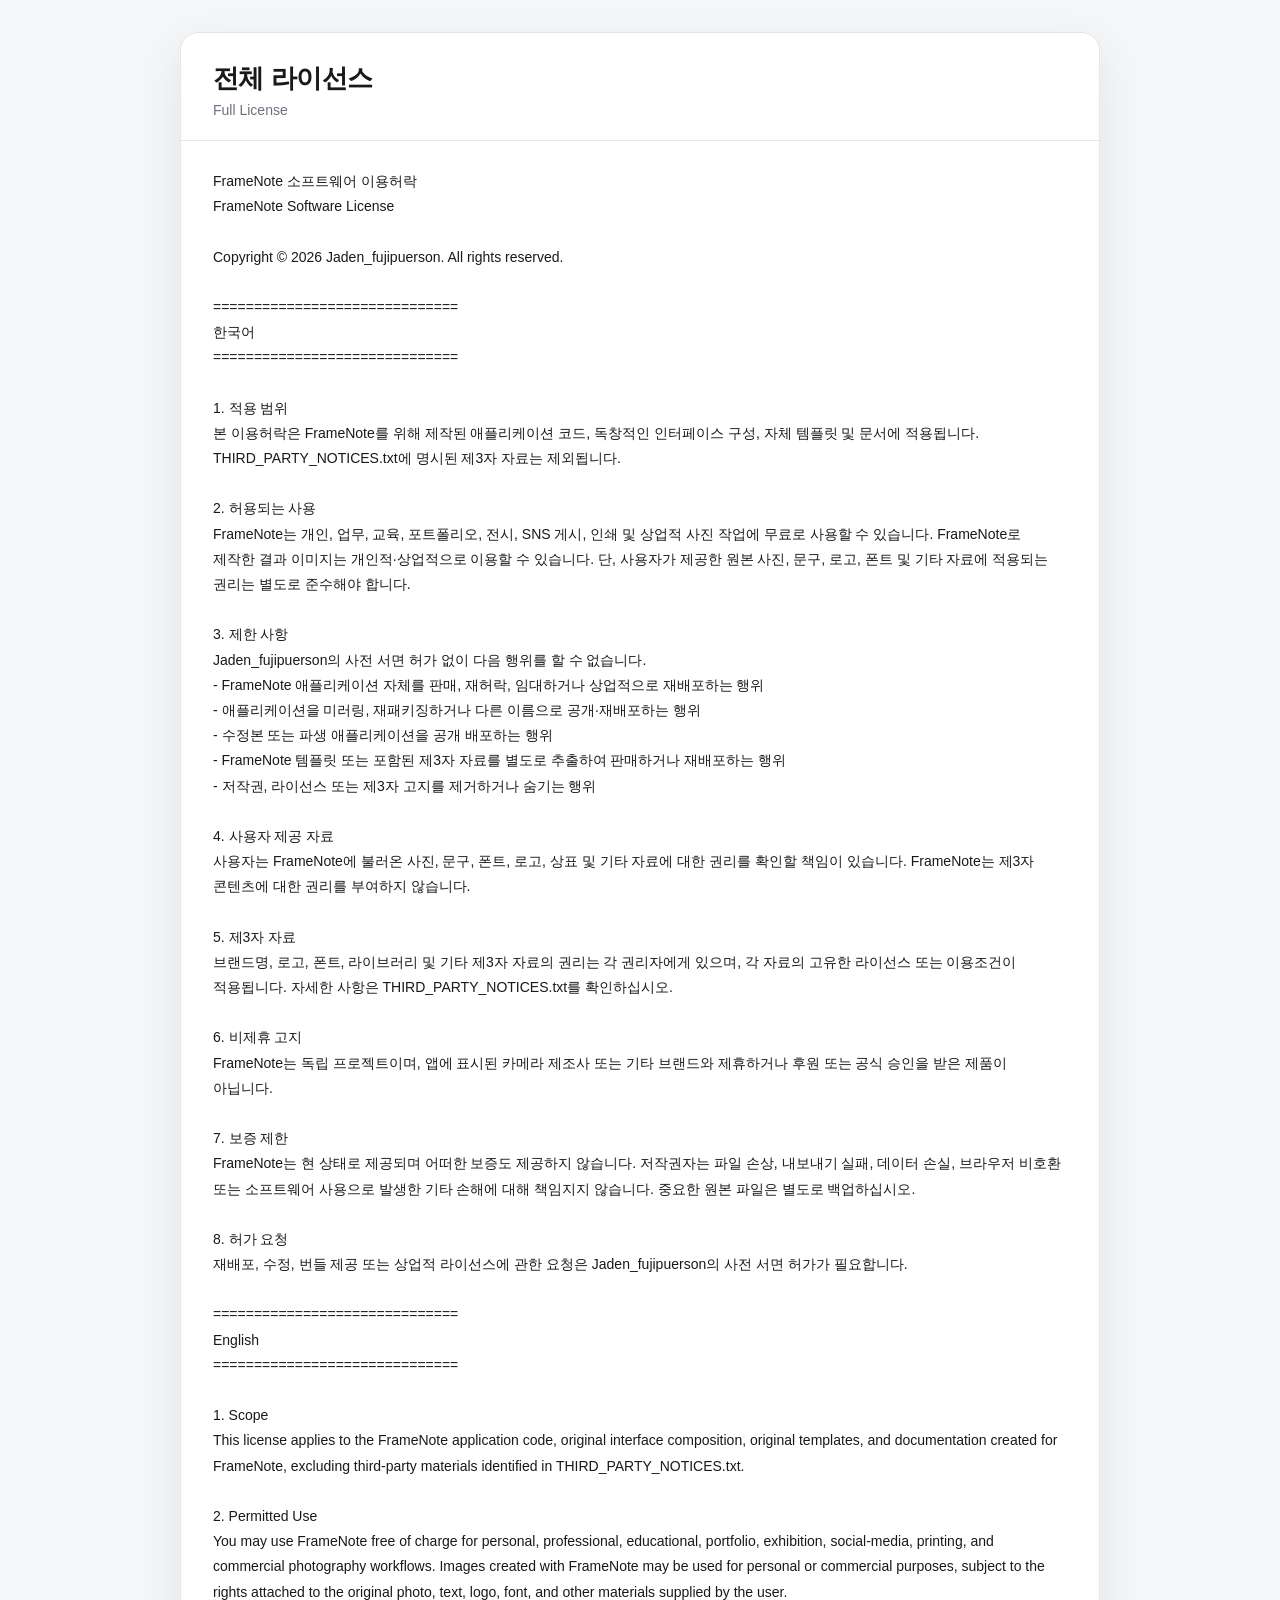
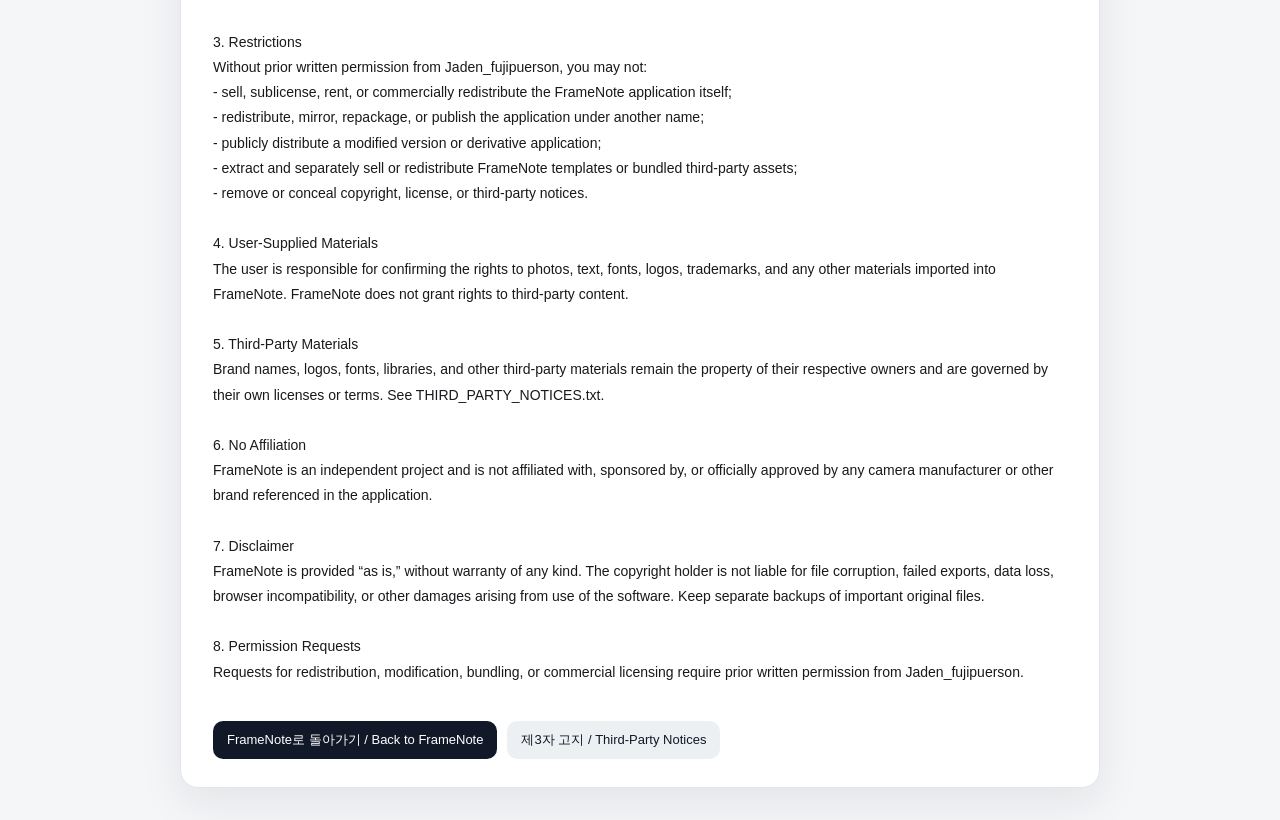
==== LICENSE.html @ eb65ed6e "Add files via upload" ====
<!doctype html>
<html lang="ko">
<head>
  <meta charset="utf-8">
  <meta name="viewport" content="width=device-width, initial-scale=1">
  <title>전체 라이선스 / Full License</title>
  <style>
    :root { color-scheme: light dark; }
    * { box-sizing: border-box; }
    body { margin: 0; font-family: -apple-system, BlinkMacSystemFont, "Pretendard", "Noto Sans KR", "Segoe UI", sans-serif; background:#f5f6f8; color:#17191c; }
    main { width:min(920px, calc(100% - 32px)); margin:32px auto; background:#fff; border:1px solid #e2e5e9; border-radius:18px; box-shadow:0 16px 44px rgba(17,24,39,.08); overflow:hidden; }
    header { padding:28px 32px 22px; border-bottom:1px solid #e6e8eb; }
    h1 { margin:0 0 6px; font-size:26px; letter-spacing:-.02em; }
    .en { color:#6b7280; font-size:14px; }
    pre { margin:0; padding:28px 32px 36px; white-space:pre-wrap; word-break:keep-all; overflow-wrap:anywhere; font:14px/1.8 -apple-system, BlinkMacSystemFont, "Pretendard", "Noto Sans KR", "Segoe UI", sans-serif; }
    nav { display:flex; gap:10px; flex-wrap:wrap; padding:0 32px 28px; }
    a { color:#fff; background:#111827; text-decoration:none; padding:10px 14px; border-radius:10px; font-size:13px; }
    a.secondary { color:#111827; background:#edf0f3; }
    @media (prefers-color-scheme: dark) {
      body { background:#111318; color:#f3f4f6; }
      main { background:#191c22; border-color:#2c313a; }
      header { border-color:#2c313a; }
      .en { color:#aab0ba; }
      a { background:#f3f4f6; color:#111827; }
      a.secondary { background:#2a2f38; color:#f3f4f6; }
    }
  </style>
</head>
<body>
  <main>
    <header>
      <h1>전체 라이선스</h1>
      <div class="en">Full License</div>
    </header>
    <pre>FrameNote 소프트웨어 이용허락
FrameNote Software License

Copyright © 2026 Jaden_fujipuerson. All rights reserved.

==============================
한국어
==============================

1. 적용 범위
본 이용허락은 FrameNote를 위해 제작된 애플리케이션 코드, 독창적인 인터페이스 구성, 자체 템플릿 및 문서에 적용됩니다. THIRD_PARTY_NOTICES.txt에 명시된 제3자 자료는 제외됩니다.

2. 허용되는 사용
FrameNote는 개인, 업무, 교육, 포트폴리오, 전시, SNS 게시, 인쇄 및 상업적 사진 작업에 무료로 사용할 수 있습니다. FrameNote로 제작한 결과 이미지는 개인적·상업적으로 이용할 수 있습니다. 단, 사용자가 제공한 원본 사진, 문구, 로고, 폰트 및 기타 자료에 적용되는 권리는 별도로 준수해야 합니다.

3. 제한 사항
Jaden_fujipuerson의 사전 서면 허가 없이 다음 행위를 할 수 없습니다.
- FrameNote 애플리케이션 자체를 판매, 재허락, 임대하거나 상업적으로 재배포하는 행위
- 애플리케이션을 미러링, 재패키징하거나 다른 이름으로 공개·재배포하는 행위
- 수정본 또는 파생 애플리케이션을 공개 배포하는 행위
- FrameNote 템플릿 또는 포함된 제3자 자료를 별도로 추출하여 판매하거나 재배포하는 행위
- 저작권, 라이선스 또는 제3자 고지를 제거하거나 숨기는 행위

4. 사용자 제공 자료
사용자는 FrameNote에 불러온 사진, 문구, 폰트, 로고, 상표 및 기타 자료에 대한 권리를 확인할 책임이 있습니다. FrameNote는 제3자 콘텐츠에 대한 권리를 부여하지 않습니다.

5. 제3자 자료
브랜드명, 로고, 폰트, 라이브러리 및 기타 제3자 자료의 권리는 각 권리자에게 있으며, 각 자료의 고유한 라이선스 또는 이용조건이 적용됩니다. 자세한 사항은 THIRD_PARTY_NOTICES.txt를 확인하십시오.

6. 비제휴 고지
FrameNote는 독립 프로젝트이며, 앱에 표시된 카메라 제조사 또는 기타 브랜드와 제휴하거나 후원 또는 공식 승인을 받은 제품이 아닙니다.

7. 보증 제한
FrameNote는 현 상태로 제공되며 어떠한 보증도 제공하지 않습니다. 저작권자는 파일 손상, 내보내기 실패, 데이터 손실, 브라우저 비호환 또는 소프트웨어 사용으로 발생한 기타 손해에 대해 책임지지 않습니다. 중요한 원본 파일은 별도로 백업하십시오.

8. 허가 요청
재배포, 수정, 번들 제공 또는 상업적 라이선스에 관한 요청은 Jaden_fujipuerson의 사전 서면 허가가 필요합니다.

==============================
English
==============================

1. Scope
This license applies to the FrameNote application code, original interface composition, original templates, and documentation created for FrameNote, excluding third-party materials identified in THIRD_PARTY_NOTICES.txt.

2. Permitted Use
You may use FrameNote free of charge for personal, professional, educational, portfolio, exhibition, social-media, printing, and commercial photography workflows. Images created with FrameNote may be used for personal or commercial purposes, subject to the rights attached to the original photo, text, logo, font, and other materials supplied by the user.

3. Restrictions
Without prior written permission from Jaden_fujipuerson, you may not:
- sell, sublicense, rent, or commercially redistribute the FrameNote application itself;
- redistribute, mirror, repackage, or publish the application under another name;
- publicly distribute a modified version or derivative application;
- extract and separately sell or redistribute FrameNote templates or bundled third-party assets;
- remove or conceal copyright, license, or third-party notices.

4. User-Supplied Materials
The user is responsible for confirming the rights to photos, text, fonts, logos, trademarks, and any other materials imported into FrameNote. FrameNote does not grant rights to third-party content.

5. Third-Party Materials
Brand names, logos, fonts, libraries, and other third-party materials remain the property of their respective owners and are governed by their own licenses or terms. See THIRD_PARTY_NOTICES.txt.

6. No Affiliation
FrameNote is an independent project and is not affiliated with, sponsored by, or officially approved by any camera manufacturer or other brand referenced in the application.

7. Disclaimer
FrameNote is provided “as is,” without warranty of any kind. The copyright holder is not liable for file corruption, failed exports, data loss, browser incompatibility, or other damages arising from use of the software. Keep separate backups of important original files.

8. Permission Requests
Requests for redistribution, modification, bundling, or commercial licensing require prior written permission from Jaden_fujipuerson.
</pre>
    <nav>
      <a href="index.html">FrameNote로 돌아가기 / Back to FrameNote</a>
      <a class="secondary" href="THIRD_PARTY_NOTICES.html">제3자 고지 / Third-Party Notices</a>
    </nav>
  </main>
</body>
</html>
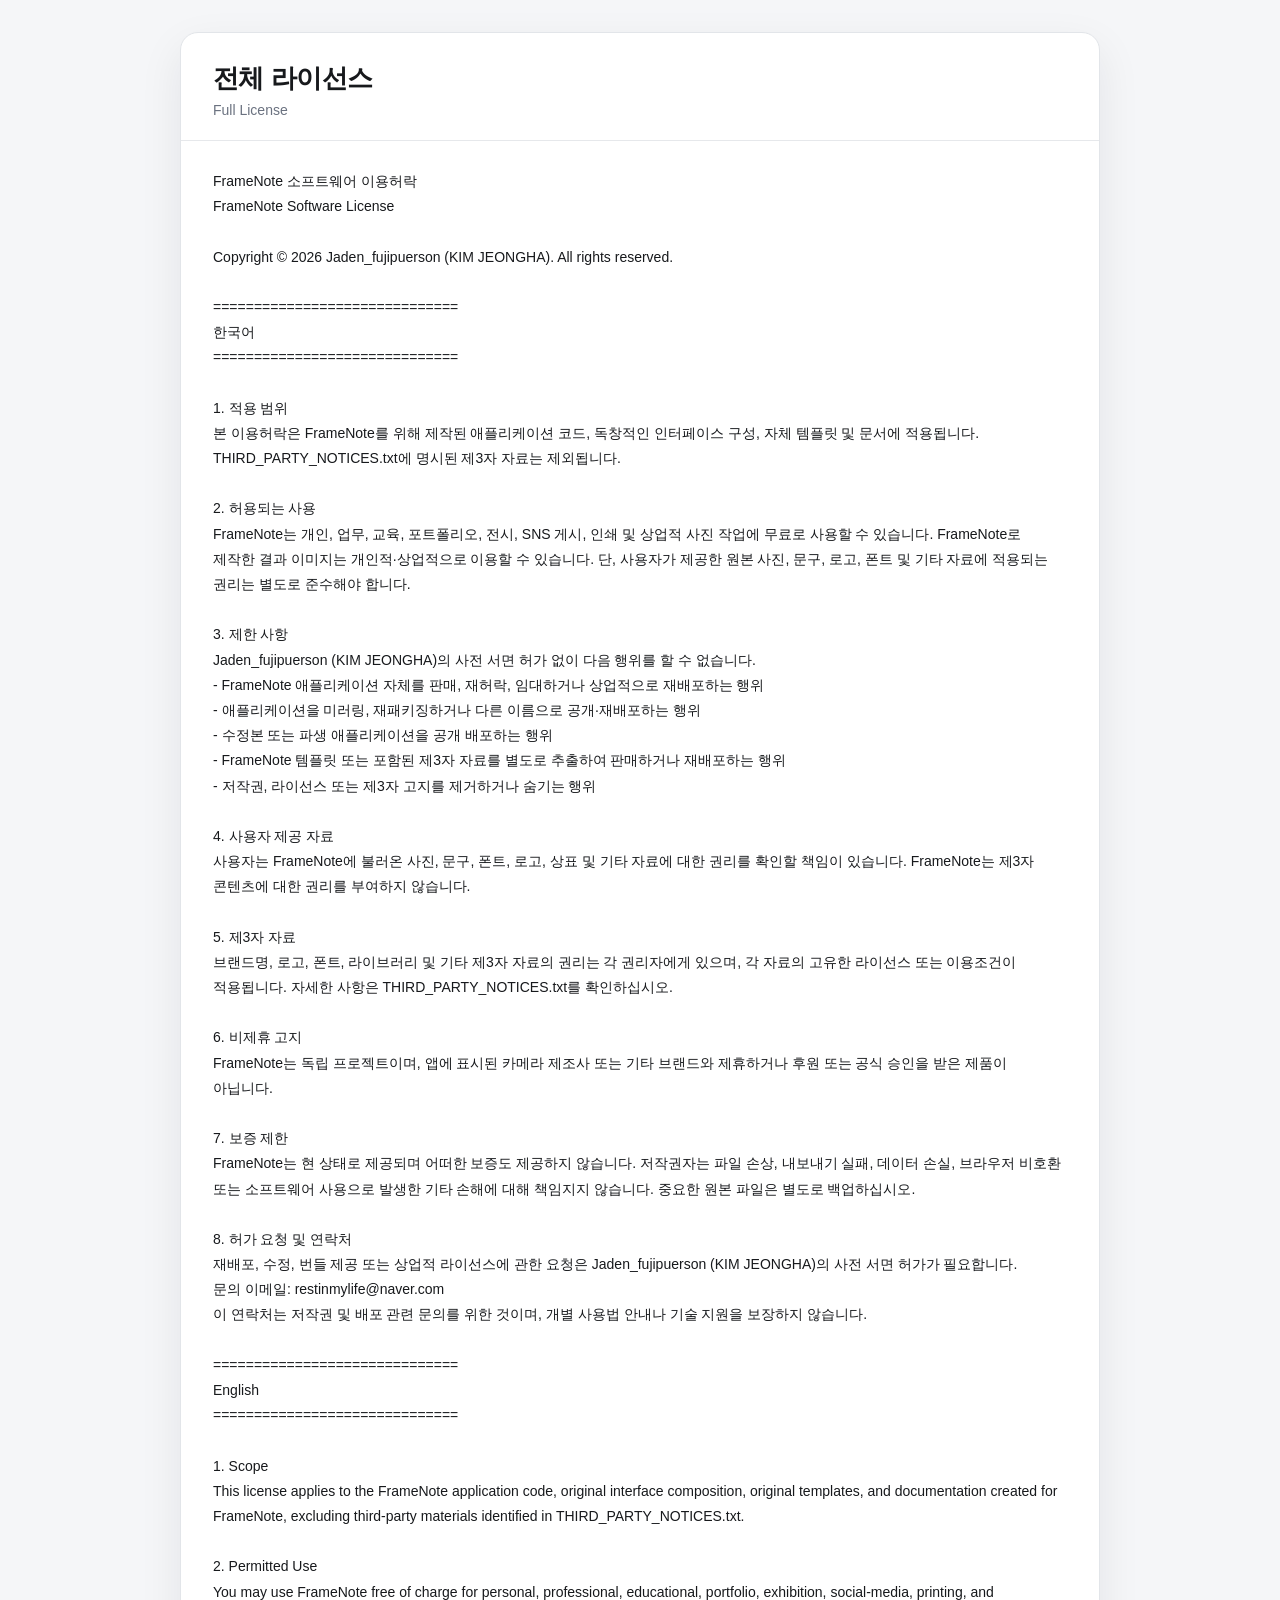
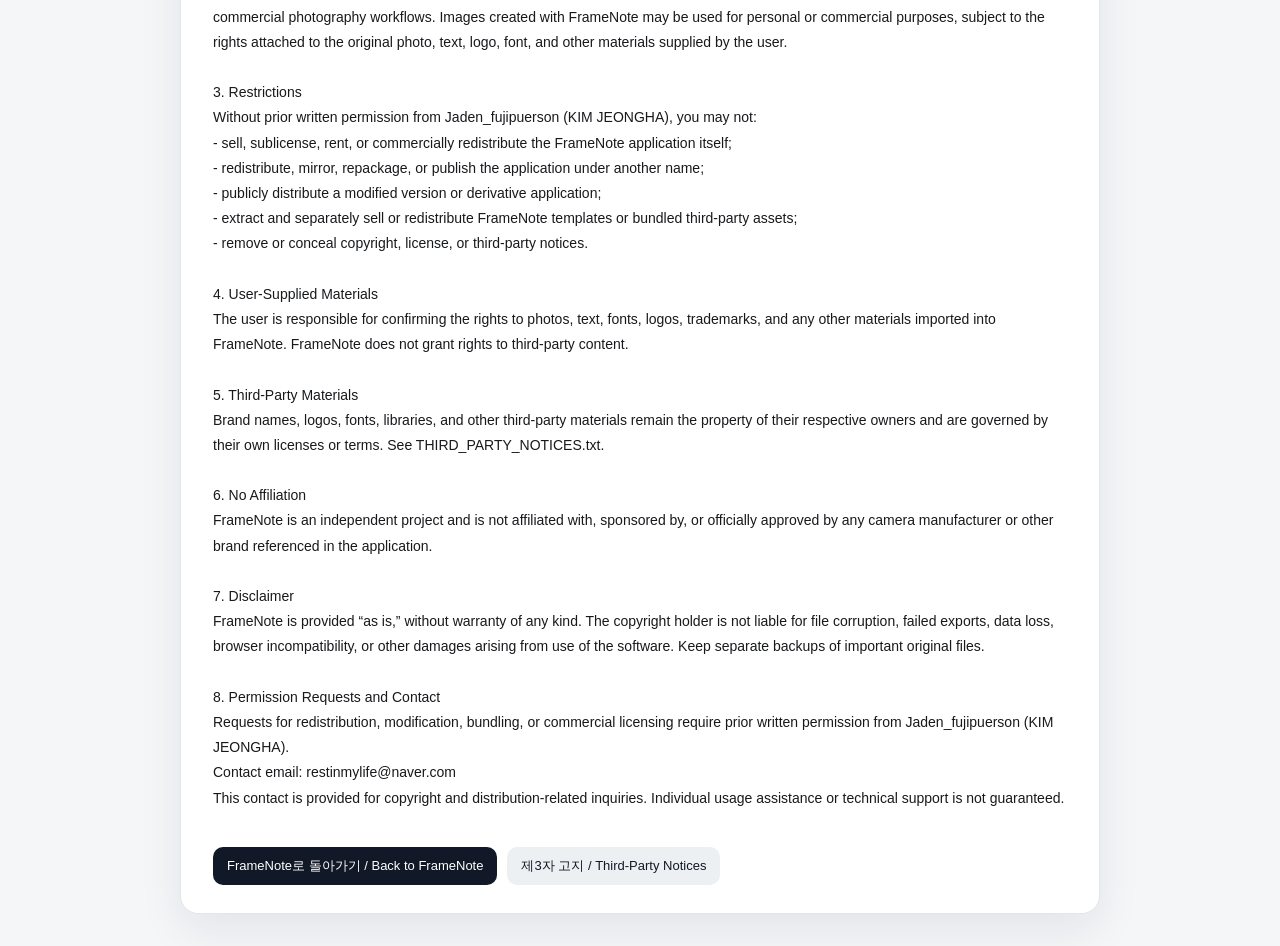
==== commit d46ba92f: "Add files via upload" ====
--- a/LICENSE.html
+++ b/LICENSE.html
@@ -35,7 +35,7 @@
     <pre>FrameNote 소프트웨어 이용허락
 FrameNote Software License
 
-Copyright © 2026 Jaden_fujipuerson. All rights reserved.
+Copyright © 2026 Jaden_fujipuerson (KIM JEONGHA). All rights reserved.
 
 ==============================
 한국어
@@ -48,7 +48,7 @@
 FrameNote는 개인, 업무, 교육, 포트폴리오, 전시, SNS 게시, 인쇄 및 상업적 사진 작업에 무료로 사용할 수 있습니다. FrameNote로 제작한 결과 이미지는 개인적·상업적으로 이용할 수 있습니다. 단, 사용자가 제공한 원본 사진, 문구, 로고, 폰트 및 기타 자료에 적용되는 권리는 별도로 준수해야 합니다.
 
 3. 제한 사항
-Jaden_fujipuerson의 사전 서면 허가 없이 다음 행위를 할 수 없습니다.
+Jaden_fujipuerson (KIM JEONGHA)의 사전 서면 허가 없이 다음 행위를 할 수 없습니다.
 - FrameNote 애플리케이션 자체를 판매, 재허락, 임대하거나 상업적으로 재배포하는 행위
 - 애플리케이션을 미러링, 재패키징하거나 다른 이름으로 공개·재배포하는 행위
 - 수정본 또는 파생 애플리케이션을 공개 배포하는 행위
@@ -67,8 +67,10 @@
 7. 보증 제한
 FrameNote는 현 상태로 제공되며 어떠한 보증도 제공하지 않습니다. 저작권자는 파일 손상, 내보내기 실패, 데이터 손실, 브라우저 비호환 또는 소프트웨어 사용으로 발생한 기타 손해에 대해 책임지지 않습니다. 중요한 원본 파일은 별도로 백업하십시오.
 
-8. 허가 요청
-재배포, 수정, 번들 제공 또는 상업적 라이선스에 관한 요청은 Jaden_fujipuerson의 사전 서면 허가가 필요합니다.
+8. 허가 요청 및 연락처
+재배포, 수정, 번들 제공 또는 상업적 라이선스에 관한 요청은 Jaden_fujipuerson (KIM JEONGHA)의 사전 서면 허가가 필요합니다.
+문의 이메일: restinmylife@naver.com
+이 연락처는 저작권 및 배포 관련 문의를 위한 것이며, 개별 사용법 안내나 기술 지원을 보장하지 않습니다.
 
 ==============================
 English
@@ -81,7 +83,7 @@
 You may use FrameNote free of charge for personal, professional, educational, portfolio, exhibition, social-media, printing, and commercial photography workflows. Images created with FrameNote may be used for personal or commercial purposes, subject to the rights attached to the original photo, text, logo, font, and other materials supplied by the user.
 
 3. Restrictions
-Without prior written permission from Jaden_fujipuerson, you may not:
+Without prior written permission from Jaden_fujipuerson (KIM JEONGHA), you may not:
 - sell, sublicense, rent, or commercially redistribute the FrameNote application itself;
 - redistribute, mirror, repackage, or publish the application under another name;
 - publicly distribute a modified version or derivative application;
@@ -100,8 +102,10 @@
 7. Disclaimer
 FrameNote is provided “as is,” without warranty of any kind. The copyright holder is not liable for file corruption, failed exports, data loss, browser incompatibility, or other damages arising from use of the software. Keep separate backups of important original files.
 
-8. Permission Requests
-Requests for redistribution, modification, bundling, or commercial licensing require prior written permission from Jaden_fujipuerson.
+8. Permission Requests and Contact
+Requests for redistribution, modification, bundling, or commercial licensing require prior written permission from Jaden_fujipuerson (KIM JEONGHA).
+Contact email: restinmylife@naver.com
+This contact is provided for copyright and distribution-related inquiries. Individual usage assistance or technical support is not guaranteed.
 </pre>
     <nav>
       <a href="index.html">FrameNote로 돌아가기 / Back to FrameNote</a>
